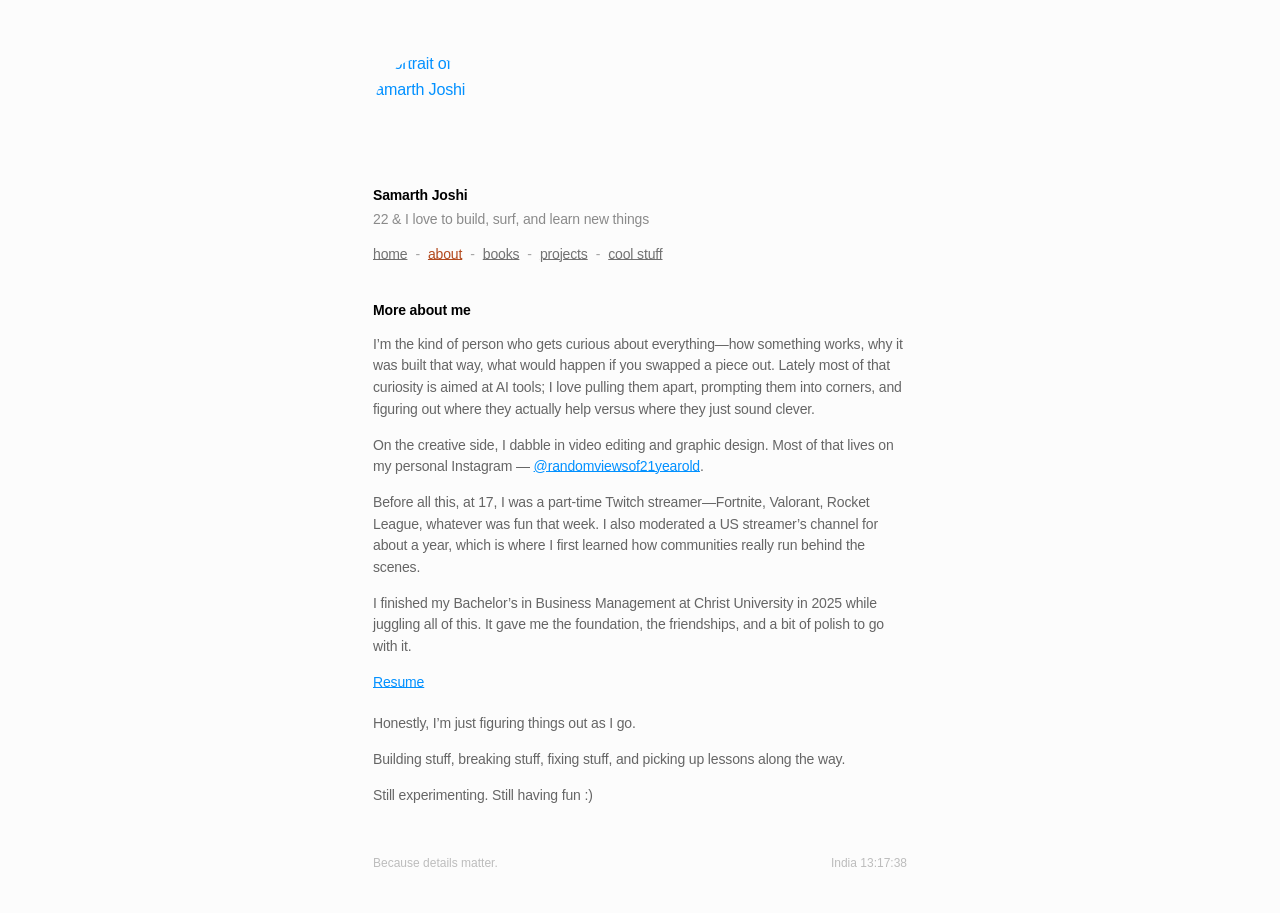
==== about.html @ 0b37d723 "Initial commit: portfolio site - index, about, books, projects, cool-stuff pages - shared styles.css" ====
<!DOCTYPE html>
<html lang="en">
<head>
  <meta charset="UTF-8">
  <meta name="viewport" content="width=device-width, initial-scale=1.0">
  <title>About · Samarth Joshi</title>
  <meta name="description" content="More about Samarth Joshi.">
  <link rel="icon" type="image/jpeg" href="assets/samarth.jpg">
  <link rel="apple-touch-icon" href="assets/samarth.jpg">
  <link rel="stylesheet" href="styles.css">
</head>
<body>
  <div class="main">
    <div class="content">
      <header class="header">
        <a class="avatar" href="index.html" aria-label="Home">
          <img src="assets/samarth.jpg" alt="Portrait of Samarth Joshi" onerror="this.onerror=null;this.src='assets/avatar.svg';">
        </a>
        <div>
          <h1>Samarth Joshi</h1>
          <p>22 &amp; I love to build, surf, and learn new things</p>
        </div>
      </header>

      <nav class="tabs" aria-label="Section navigation">
        <a href="index.html">home</a>
        <span class="sep">-</span>
        <a href="about.html" class="active">about</a>
        <span class="sep">-</span>
        <a href="books.html">books</a>
        <span class="sep">-</span>
        <a href="projects.html">projects</a>
        <span class="sep">-</span>
        <a href="cool-stuff.html">cool stuff</a>
      </nav>

      <section class="about">
        <h2>More about me</h2>
        <p>I&rsquo;m the kind of person who gets curious about everything&mdash;how something works, why it was built that way, what would happen if you swapped a piece out. Lately most of that curiosity is aimed at AI tools; I love pulling them apart, prompting them into corners, and figuring out where they actually help versus where they just sound clever.</p>
        <p>On the creative side, I dabble in video editing and graphic design. Most of that lives on my personal Instagram &mdash; <a href="https://www.instagram.com/randomviewsof21yearold?igsi=MXc3N21tY2IzOXdkMA%3D%3D&amp;utm_source=qr" target="_blank" rel="noopener">@randomviewsof21yearold</a>.</p>
        <p>Before all this, at 17, I was a part-time Twitch streamer&mdash;Fortnite, Valorant, Rocket League, whatever was fun that week. I also moderated a US streamer&rsquo;s channel for about a year, which is where I first learned how communities really run behind the scenes.</p>
        <p>I finished my Bachelor&rsquo;s in Business Management at Christ University in 2025 while juggling all of this. It gave me the foundation, the friendships, and a bit of polish to go with it.</p>

        <p class="resume-line"><a href="assets/samarth-resume.pdf" target="_blank" rel="noopener">Resume</a></p>

        <p>Honestly, I&rsquo;m just figuring things out as I go.</p>
        <p>Building stuff, breaking stuff, fixing stuff, and picking up lessons along the way.</p>
        <p>Still experimenting. Still having fun :)</p>
      </section>
    </div>

    <footer class="footer">
      <p>Because <span class="details">details<span class="tooltip">Like this one.</span></span> matter.</p>
      <p class="clock">India <span id="clock-time">00:00:00</span></p>
    </footer>
  </div>
  <script>
    (function () {
      var clockEl = document.getElementById('clock-time');
      var fmt = new Intl.DateTimeFormat('en-GB', {
        timeZone: 'Asia/Kolkata',
        hour: '2-digit', minute: '2-digit', second: '2-digit', hour12: false
      });
      function tick() { clockEl.textContent = fmt.format(new Date()); }
      tick();
      setInterval(tick, 1000);
    })();
  </script>
</body>
</html>
---- styles.css ----
:root {
  --ease-out: cubic-bezier(0.25, 1, 0.5, 1);
  --duration-fast: 150ms;
  --duration-instant: 120ms;
  --accent: #0391FF;
  --accent-hover: #4db4ff;
}

* {
  margin: 0;
  padding: 0;
  box-sizing: border-box;
}

body {
  background: #FCFCFC;
  font-family: -apple-system, BlinkMacSystemFont, 'SF Pro Text', 'SF Pro Display', 'Helvetica Neue', sans-serif;
  font-size: 14px;
  line-height: 21.7px;
  letter-spacing: -0.15px;
  color: rgba(0, 0, 0, 0.45);
  -webkit-font-smoothing: antialiased;
}

.main {
  max-width: 582px;
  min-height: 100vh;
  margin: 0 auto;
  padding: 57px 24px 40px;
  display: flex;
  flex-direction: column;
}

.content {
  display: flex;
  flex-direction: column;
  gap: 34px;
}

.header {
  display: flex;
  flex-direction: column;
  align-items: flex-start;
  gap: 16px;
}

.header > div {
  display: flex;
  flex-direction: column;
  gap: 2px;
}

.header .avatar {
  width: 112px;
  height: 112px;
  border-radius: 50%;
  overflow: hidden;
  display: block;
  flex-shrink: 0;
  text-decoration: none;
}

.header .avatar img {
  width: 100%;
  height: 100%;
  object-fit: cover;
  object-position: center 30%;
  display: block;
  transform: scale(1.15);
  transform-origin: center 30%;
  image-rendering: -webkit-optimize-contrast;
}

.header h1 {
  font-size: 14px;
  font-weight: 600;
  color: #000;
  line-height: 21.7px;
  letter-spacing: -0.15px;
}

.header p {
  color: rgba(0, 0, 0, 0.45);
}

.intro p {
  color: rgba(0, 0, 0, 0.6);
}

.intro p + p {
  padding-top: 14px;
}

a {
  color: var(--accent);
  text-decoration: underline;
  text-decoration-thickness: from-font;
  text-underline-position: from-font;
  transition: color var(--duration-instant) var(--ease-out);
}

a:hover {
  color: var(--accent-hover);
}

.work h2 {
  font-size: 14px;
  font-weight: 600;
  color: #000;
  line-height: 21.7px;
  letter-spacing: -0.15px;
  padding-bottom: 12px;
}

.work ul {
  list-style: none;
}

.work li {
  transition: opacity var(--duration-fast) var(--ease-out);
}

.work ul:has(a.row:hover) li {
  opacity: 0.3;
}

.work ul:has(a.row:hover) li:has(a.row:hover) {
  opacity: 1;
}

.work .row {
  display: flex;
  align-items: baseline;
  gap: 14px;
  padding: 11px 0;
  white-space: nowrap;
  text-decoration: none;
  color: inherit;
}

div.row {
  cursor: default;
}

.work li + li .row {
  border-top: 1px solid rgba(0, 0, 0, 0.08);
}

.work li:last-child .row {
  border-bottom: 1px solid rgba(0, 0, 0, 0.08);
}

.work .company {
  color: #000;
  flex-shrink: 0;
}

.work a.row:hover .company {
  text-decoration: underline;
  text-decoration-thickness: from-font;
  text-underline-position: from-font;
}

.work .role {
  color: rgba(0, 0, 0, 0.45);
  overflow: hidden;
  text-overflow: ellipsis;
}

.work .period {
  color: rgba(0, 0, 0, 0.25);
  margin-left: auto;
  flex-shrink: 0;
}

.footer {
  margin-top: auto;
  padding-top: 48px;
  display: flex;
  align-items: flex-start;
  justify-content: space-between;
}

.footer p {
  font-size: 12px;
  line-height: 18.6px;
  letter-spacing: 0;
  color: rgba(0, 0, 0, 0.25);
}

.footer .details {
  position: relative;
  cursor: default;
  transition: color var(--duration-instant) var(--ease-out);
}

.footer .details:hover {
  color: rgba(0, 0, 0, 0.45);
  text-decoration: underline;
  text-decoration-thickness: from-font;
  text-underline-position: from-font;
}

.footer .tooltip {
  position: absolute;
  bottom: calc(100% + 6px);
  left: 50%;
  transform: translateX(-50%) translateY(2px);
  background: #fff;
  border: 1px solid rgba(0, 0, 0, 0.08);
  border-radius: 6px;
  padding: 3px 8px;
  white-space: nowrap;
  font-size: 12px;
  line-height: 18.6px;
  color: rgba(0, 0, 0, 0.45);
  box-shadow: 0 2px 8px rgba(0, 0, 0, 0.04);
  transform-origin: center bottom;
  opacity: 0;
  pointer-events: none;
  transition: opacity var(--duration-fast) var(--ease-out), transform var(--duration-fast) var(--ease-out);
}

.footer .details:hover .tooltip {
  opacity: 1;
  transform: translateX(-50%) translateY(0);
}

.footer .clock {
  font-variant-numeric: tabular-nums;
}

/* Tabs */
.tabs {
  display: flex;
  align-items: center;
  gap: 8px;
  flex-wrap: wrap;
  font-size: 14px;
  line-height: 21.7px;
  letter-spacing: -0.15px;
  margin-top: -20px;
}

.tabs a {
  color: rgba(0, 0, 0, 0.55);
  text-decoration: underline;
  text-decoration-thickness: from-font;
  text-underline-position: from-font;
  transition: color var(--duration-instant) var(--ease-out);
}

.tabs a:hover {
  color: #000;
}

.tabs a.active {
  color: #B34A1F;
  font-weight: 500;
}

.tabs .sep {
  color: rgba(0, 0, 0, 0.35);
  user-select: none;
}

/* About */
.about h2 {
  font-size: 14px;
  font-weight: 600;
  color: #000;
  line-height: 21.7px;
  letter-spacing: -0.15px;
  padding-bottom: 12px;
}

.about p {
  color: rgba(0, 0, 0, 0.6);
}

.about p + p {
  padding-top: 14px;
}

.about .mini-h {
  font-size: 14px;
  font-weight: 600;
  color: #000;
  line-height: 21.7px;
  letter-spacing: -0.15px;
  margin-top: 24px;
  padding-bottom: 4px;
}

.about .mini-h + .resume-line {
  padding-top: 0;
}

.about .resume-line + p {
  padding-top: 20px;
}

/* Empty / placeholder pages */
.empty h2 {
  font-size: 14px;
  font-weight: 600;
  color: #000;
  line-height: 21.7px;
  letter-spacing: -0.15px;
  padding-bottom: 12px;
}

.empty p {
  color: rgba(0, 0, 0, 0.45);
}

/* Books page */
.books-page h2 {
  font-size: 14px;
  font-weight: 600;
  color: #000;
  line-height: 21.7px;
  letter-spacing: -0.15px;
  padding-bottom: 6px;
}

.books-page .lede {
  color: rgba(0, 0, 0, 0.45);
  padding-bottom: 28px;
}

.book-grid {
  display: grid;
  grid-template-columns: repeat(3, 1fr);
  gap: 32px 24px;
}

.book {
  display: flex;
  flex-direction: column;
  gap: 12px;
  margin: 0;
}

.book .cover {
  display: block;
  aspect-ratio: 2 / 3;
  background: #f2f0ec;
  border-radius: 3px;
  overflow: hidden;
  box-shadow:
    0 1px 2px rgba(0, 0, 0, 0.05),
    0 6px 18px rgba(0, 0, 0, 0.08);
  transition: transform var(--duration-fast) var(--ease-out);
}

.book:hover .cover {
  transform: translateY(-2px);
}

.book .cover img {
  width: 100%;
  height: 100%;
  object-fit: cover;
  display: block;
}

.book figcaption {
  display: flex;
  flex-direction: column;
  gap: 2px;
}

.book .title {
  color: #000;
  font-weight: 600;
  font-size: 14px;
  line-height: 20px;
  letter-spacing: -0.15px;
}

.book .author {
  color: rgba(0, 0, 0, 0.45);
  font-size: 13px;
}

.book .status {
  margin-top: 6px;
  font-size: 11px;
  line-height: 16px;
  letter-spacing: 0.4px;
  text-transform: uppercase;
  color: rgba(0, 0, 0, 0.55);
  align-self: flex-start;
  padding: 2px 8px;
  border-radius: 999px;
  background: rgba(0, 0, 0, 0.05);
}

.book .status-reading {
  color: #B34A1F;
  background: rgba(179, 74, 31, 0.08);
}

.book .status-next {
  color: #866300;
  background: rgba(184, 138, 6, 0.08);
}

.book .status-read {
  color: rgba(0, 0, 0, 0.5);
  background: rgba(0, 0, 0, 0.05);
}

@media (max-width: 520px) {
  .book-grid {
    grid-template-columns: repeat(2, 1fr);
  }
}

@media (prefers-reduced-motion: reduce) {
  *,
  *::before,
  *::after {
    transition-duration: 0.01ms !important;
    animation-duration: 0.01ms !important;
    animation-iteration-count: 1 !important;
    scroll-behavior: auto !important;
  }
}
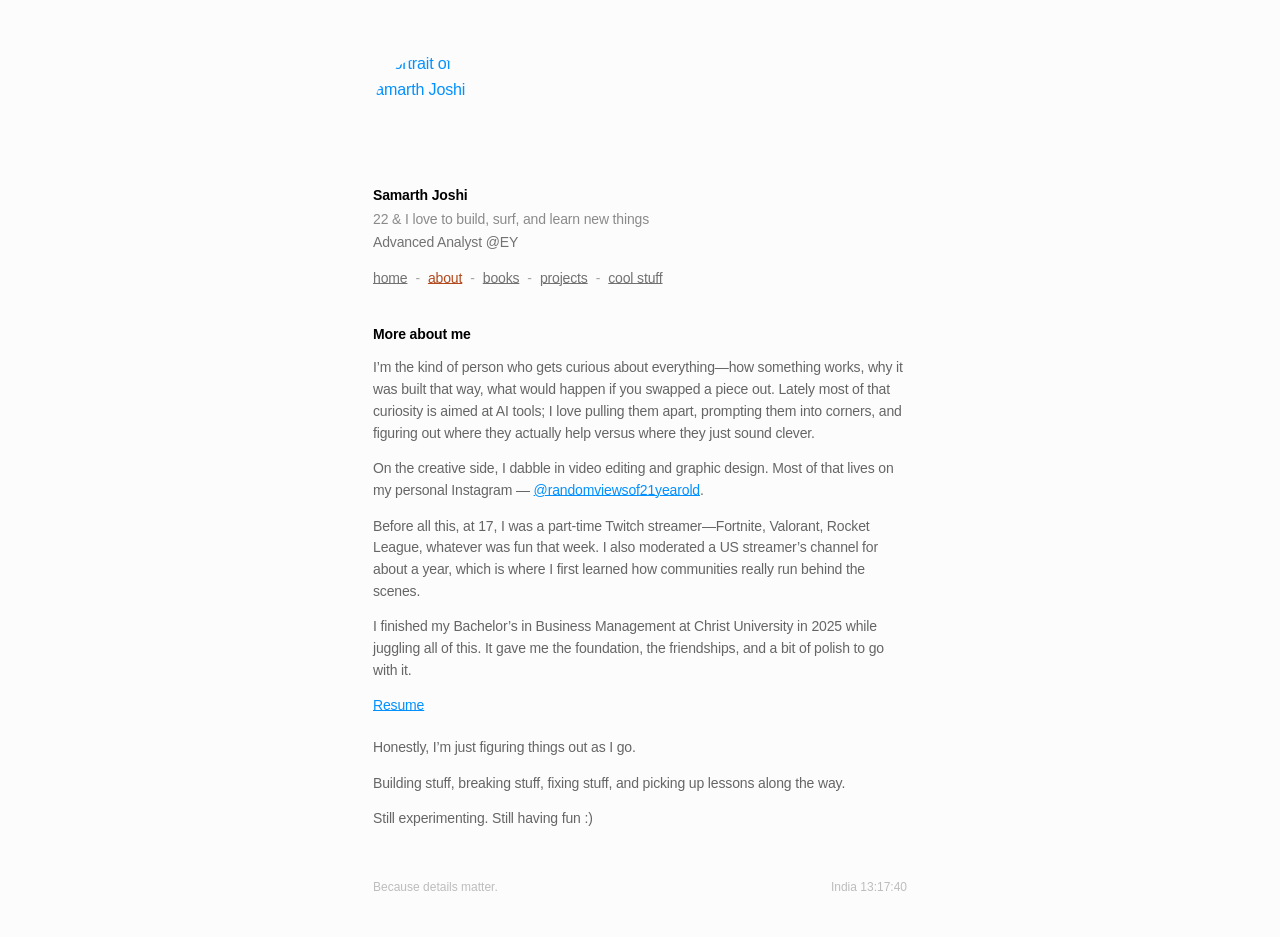
==== commit 7edadd61: "Add EY role line, Midnight Moonshot intro, new projects + Research paper - Add "Advanced Analyst @EY" ====
--- a/about.html
+++ b/about.html
@@ -19,6 +19,7 @@
         <div>
           <h1>Samarth Joshi</h1>
           <p>22 &amp; I love to build, surf, and learn new things</p>
+          <p class="role-line">Advanced Analyst @EY</p>
         </div>
       </header>
 
--- a/styles.css
+++ b/styles.css
@@ -83,6 +83,11 @@
   color: rgba(0, 0, 0, 0.45);
 }
 
+.header .role-line {
+  color: rgba(0, 0, 0, 0.55);
+  font-weight: 500;
+}
+
 .intro p {
   color: rgba(0, 0, 0, 0.6);
 }
@@ -103,6 +108,10 @@
   color: var(--accent-hover);
 }
 
+.work + .work {
+  padding-top: 34px;
+}
+
 .work h2 {
   font-size: 14px;
   font-weight: 600;
@@ -118,6 +127,7 @@
 
 .work li {
   transition: opacity var(--duration-fast) var(--ease-out);
+  padding: 11px 0;
 }
 
 .work ul:has(a.row:hover) li {
@@ -132,7 +142,6 @@
   display: flex;
   align-items: baseline;
   gap: 14px;
-  padding: 11px 0;
   white-space: nowrap;
   text-decoration: none;
   color: inherit;
@@ -142,11 +151,11 @@
   cursor: default;
 }
 
-.work li + li .row {
+.work li + li {
   border-top: 1px solid rgba(0, 0, 0, 0.08);
 }
 
-.work li:last-child .row {
+.work li:last-child {
   border-bottom: 1px solid rgba(0, 0, 0, 0.08);
 }
 
@@ -171,6 +180,18 @@
   color: rgba(0, 0, 0, 0.25);
   margin-left: auto;
   flex-shrink: 0;
+}
+
+.work .proj-desc {
+  color: rgba(0, 0, 0, 0.55);
+  padding-top: 6px;
+  font-size: 13px;
+  line-height: 20px;
+  white-space: normal;
+}
+
+.work .proj-desc + .proj-desc {
+  padding-top: 4px;
 }
 
 .footer {
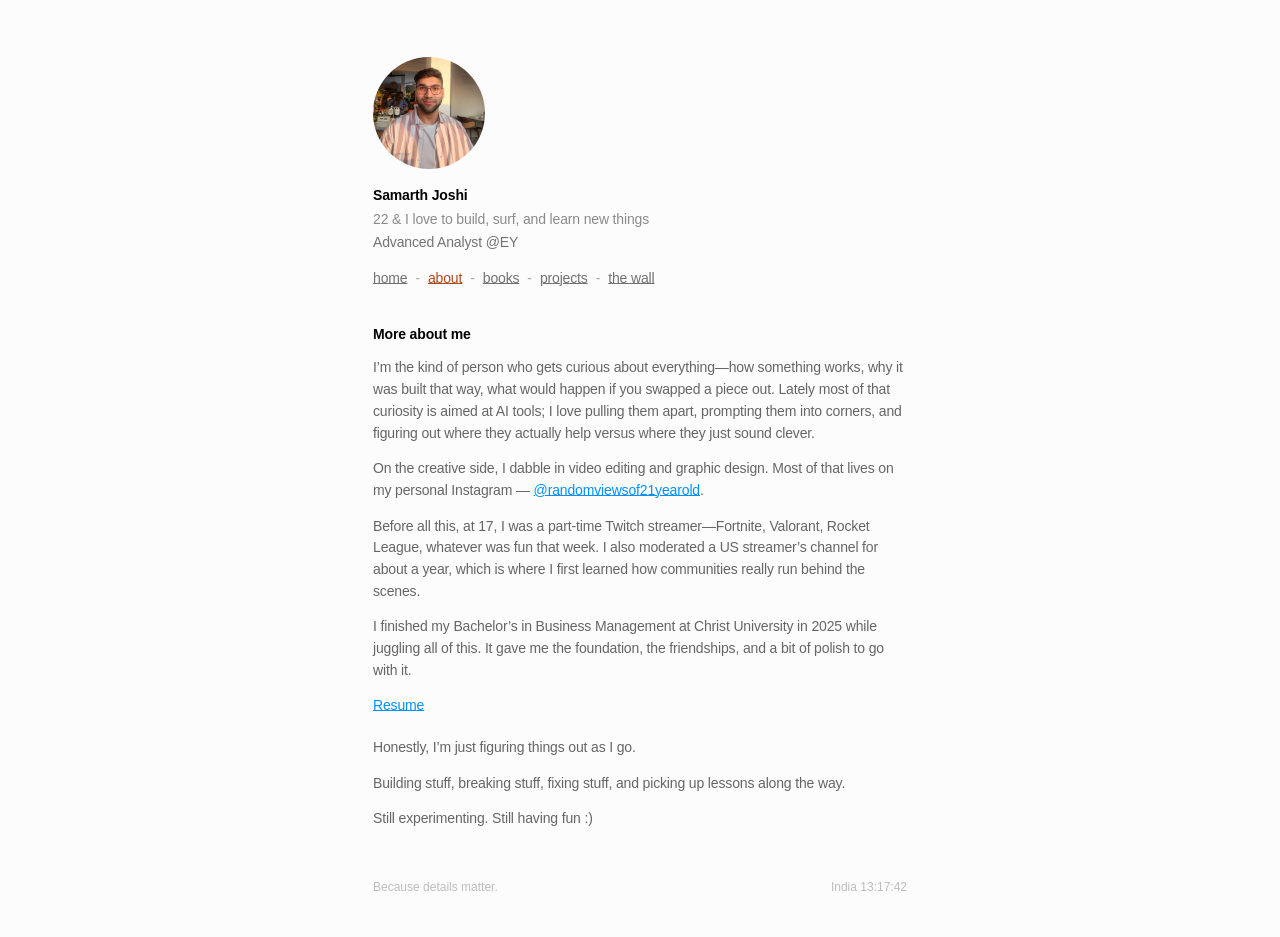
==== commit 939f67c9: "Redesign cool-stuff as "the wall" — didntwork.club-inspired - Rename tab label everywhere: "cool stu" ====
--- a/about.html
+++ b/about.html
@@ -32,7 +32,7 @@
         <span class="sep">-</span>
         <a href="projects.html">projects</a>
         <span class="sep">-</span>
-        <a href="cool-stuff.html">cool stuff</a>
+        <a href="cool-stuff.html">the wall</a>
       </nav>
 
       <section class="about">
--- a/styles.css
+++ b/styles.css
@@ -109,7 +109,7 @@
 }
 
 .work + .work {
-  padding-top: 34px;
+  margin-top: -18px;
 }
 
 .work h2 {
@@ -335,6 +335,110 @@
   color: rgba(0, 0, 0, 0.45);
 }
 
+/* Cool stuff feed */
+.cool h2 {
+  font-size: 14px;
+  font-weight: 600;
+  color: #000;
+  line-height: 21.7px;
+  letter-spacing: -0.15px;
+  padding-bottom: 6px;
+}
+
+.cool .lede {
+  color: rgba(0, 0, 0, 0.45);
+  padding-bottom: 24px;
+}
+
+.cool .post {
+  padding-top: 20px;
+  padding-bottom: 24px;
+  border-top: 1px solid rgba(0, 0, 0, 0.08);
+}
+
+.cool .post:last-child {
+  border-bottom: 1px solid rgba(0, 0, 0, 0.08);
+}
+
+.cool .post-head {
+  display: flex;
+  align-items: baseline;
+  justify-content: space-between;
+  gap: 12px;
+  padding-bottom: 10px;
+}
+
+.cool .post-head h3 {
+  font-size: 14px;
+  font-weight: 600;
+  color: #000;
+  line-height: 21.7px;
+  letter-spacing: -0.15px;
+}
+
+.cool .post-head time {
+  font-size: 12px;
+  color: rgba(0, 0, 0, 0.35);
+  font-variant-numeric: tabular-nums;
+  flex-shrink: 0;
+}
+
+.cool .post-body p {
+  color: rgba(0, 0, 0, 0.6);
+}
+
+.cool .post-body p + p {
+  padding-top: 8px;
+}
+
+.cool .post-media {
+  margin-top: 18px;
+  display: grid;
+  grid-template-columns: repeat(2, 1fr);
+  gap: 10px;
+}
+
+.cool .post-media figure {
+  margin: 0;
+  border-radius: 8px;
+  overflow: hidden;
+  background: #f2f0ec;
+  aspect-ratio: 4 / 5;
+  box-shadow:
+    0 1px 2px rgba(0, 0, 0, 0.04),
+    0 6px 18px rgba(0, 0, 0, 0.06);
+}
+
+.cool .post-media img,
+.cool .post-media video {
+  width: 100%;
+  height: 100%;
+  object-fit: cover;
+  display: block;
+}
+
+.cool .post-media .post-video {
+  grid-column: 1 / -1;
+  aspect-ratio: 16 / 9;
+  background: #000;
+}
+
+.cool .post-media .post-video video {
+  object-fit: contain;
+  background: #000;
+}
+
+.cool .post-media:not(:has(.post-video)) figure:nth-child(3):last-child {
+  grid-column: 1 / -1;
+  aspect-ratio: 16 / 10;
+}
+
+@media (max-width: 520px) {
+  .cool .post-media {
+    grid-template-columns: 1fr;
+  }
+}
+
 /* Books page */
 .books-page h2 {
   font-size: 14px;
@@ -449,3 +553,366 @@
     scroll-behavior: auto !important;
   }
 }
+
+/* =========================
+   The wall (cool-stuff page)
+   ========================= */
+
+:root {
+  --wall-cream: #f5eee0;
+  --wall-ink: #2b1a20;
+  --wall-ink-soft: #6d5a5f;
+  --wall-outline: #2b1a20;
+  --wall-pink: #f8c8d5;
+  --wall-yellow: #f5c445;
+  --wall-teal: #b8ecd8;
+  --wall-peach: #fce6c9;
+  --wall-green: #2e6a55;
+  --wall-cream-card: #fffbf0;
+  --wall-hot: #e13f7a;
+}
+
+body.cool-page {
+  background: var(--wall-cream);
+  color: var(--wall-ink);
+  background-image:
+    radial-gradient(rgba(43, 26, 32, 0.06) 1px, transparent 1px);
+  background-size: 22px 22px;
+}
+
+body.cool-page .main {
+  max-width: 960px;
+}
+
+body.cool-page .header h1,
+body.cool-page .header p,
+body.cool-page .header .role-line,
+body.cool-page .tabs a,
+body.cool-page .tabs .sep,
+body.cool-page .footer p {
+  color: var(--wall-ink);
+}
+
+body.cool-page .header p {
+  color: rgba(43, 26, 32, 0.6);
+}
+
+body.cool-page .header .role-line {
+  color: rgba(43, 26, 32, 0.7);
+}
+
+body.cool-page .tabs a {
+  color: rgba(43, 26, 32, 0.65);
+}
+
+body.cool-page .tabs a:hover {
+  color: var(--wall-ink);
+}
+
+body.cool-page .tabs a.active {
+  color: var(--wall-hot);
+}
+
+body.cool-page .footer p {
+  color: rgba(43, 26, 32, 0.5);
+}
+
+.wall {
+  padding-top: 8px;
+}
+
+.wall-hero {
+  position: relative;
+  text-align: center;
+  padding: 40px 0 24px;
+}
+
+.wall-title {
+  font-family: 'Bagel Fat One', 'Fraunces', ui-serif, serif;
+  font-weight: 400;
+  font-size: clamp(64px, 12vw, 128px);
+  line-height: 0.92;
+  letter-spacing: -0.02em;
+  color: var(--wall-ink);
+  text-shadow: 4px 4px 0 rgba(43, 26, 32, 0.08);
+}
+
+.wall-lede {
+  max-width: 480px;
+  margin: 14px auto 0;
+  color: var(--wall-ink-soft);
+  font-size: 15px;
+  line-height: 1.55;
+}
+
+.wall-sparkle {
+  position: absolute;
+  font-size: 20px;
+  color: var(--wall-ink);
+  opacity: 0.55;
+  pointer-events: none;
+}
+
+.wall-sparkle-a { top: 24px; left: 8%; font-size: 24px; }
+.wall-sparkle-b { top: 12%; right: 6%; font-size: 18px; }
+.wall-sparkle-c { bottom: 24px; left: 12%; font-size: 16px; }
+
+.sticker {
+  position: absolute;
+  padding: 6px 12px;
+  font-family: 'Bagel Fat One', system-ui, sans-serif;
+  font-weight: 400;
+  font-size: 12px;
+  letter-spacing: 0.02em;
+  color: var(--wall-ink);
+  background: #fff;
+  border: 2px solid var(--wall-outline);
+  border-radius: 999px;
+  box-shadow: 3px 3px 0 rgba(43, 26, 32, 0.15);
+  white-space: nowrap;
+}
+
+.sticker-a { top: 4px; left: 6%; background: var(--wall-peach); transform: rotate(-6deg); }
+.sticker-b { top: 40px; right: 8%; background: var(--wall-teal); transform: rotate(5deg); }
+.sticker-c { bottom: 12px; right: 14%; background: var(--wall-pink); transform: rotate(-3deg); }
+
+@media (max-width: 640px) {
+  .sticker-b { top: 8px; right: 4%; }
+  .sticker-c { display: none; }
+}
+
+.wall-marquee {
+  margin: 28px -24px 24px;
+  padding: 12px 0;
+  background: var(--wall-yellow);
+  border-top: 2px solid var(--wall-outline);
+  border-bottom: 2px solid var(--wall-outline);
+  overflow: hidden;
+  transform: rotate(-1.2deg);
+}
+
+.wall-marquee-track {
+  display: flex;
+  gap: 0;
+  white-space: nowrap;
+  animation: wall-marquee 28s linear infinite;
+  font-family: 'Bagel Fat One', system-ui, sans-serif;
+  font-size: 20px;
+  color: var(--wall-ink);
+  text-transform: uppercase;
+  letter-spacing: 0.04em;
+}
+
+.wall-marquee-track span {
+  flex-shrink: 0;
+  padding-right: 8px;
+}
+
+@keyframes wall-marquee {
+  from { transform: translateX(0); }
+  to   { transform: translateX(-50%); }
+}
+
+.wall-count-wrap {
+  display: flex;
+  justify-content: center;
+  padding: 8px 0 24px;
+}
+
+.wall-count {
+  padding: 6px 16px;
+  background: #fff;
+  border: 2px solid var(--wall-outline);
+  border-radius: 999px;
+  font-family: 'Bagel Fat One', system-ui, sans-serif;
+  font-size: 13px;
+  color: var(--wall-ink);
+}
+
+.wall-grid {
+  column-gap: 20px;
+  column-count: 1;
+}
+
+@media (min-width: 640px) {
+  .wall-grid { column-count: 2; }
+}
+
+@media (min-width: 900px) {
+  .wall-grid { column-count: 3; }
+}
+
+.wall-card {
+  break-inside: avoid;
+  position: relative;
+  margin: 18px 0;
+  padding: 22px 20px 18px;
+  border: 2px solid var(--wall-outline);
+  border-radius: 18px;
+  box-shadow: 4px 5px 0 rgba(43, 26, 32, 0.16);
+  color: var(--wall-ink);
+  transition: transform 180ms cubic-bezier(0.25, 1, 0.5, 1), box-shadow 180ms cubic-bezier(0.25, 1, 0.5, 1);
+}
+
+.wall-card:hover {
+  transform: translate(-1px, -3px) rotate(-0.4deg);
+  box-shadow: 6px 8px 0 rgba(43, 26, 32, 0.2);
+}
+
+.wall-card--pink   { background: var(--wall-pink); }
+.wall-card--yellow { background: var(--wall-yellow); }
+.wall-card--teal   { background: var(--wall-teal); }
+.wall-card--peach  { background: var(--wall-peach); }
+.wall-card--cream  { background: var(--wall-cream-card); }
+.wall-card--green  { background: var(--wall-green); color: #f5efe0; }
+
+.wall-card--green .wall-card-eyebrow,
+.wall-card--green p { color: #f5efe0; }
+
+.wall-card-date {
+  position: absolute;
+  top: -12px;
+  left: 16px;
+  padding: 4px 12px;
+  background: var(--wall-cream-card);
+  border: 2px solid var(--wall-outline);
+  border-radius: 999px;
+  font-family: 'Bagel Fat One', system-ui, sans-serif;
+  font-size: 11px;
+  letter-spacing: 0.04em;
+  color: var(--wall-ink);
+  z-index: 2;
+}
+
+.wall-card-num {
+  position: absolute;
+  top: -14px;
+  right: 14px;
+  width: 34px;
+  height: 34px;
+  display: grid;
+  place-items: center;
+  background: var(--wall-cream-card);
+  border: 2px solid var(--wall-outline);
+  border-radius: 50%;
+  font-family: 'Bagel Fat One', system-ui, sans-serif;
+  font-size: 12px;
+  color: var(--wall-ink);
+  z-index: 2;
+}
+
+.wall-card-eyebrow {
+  font-size: 12px;
+  color: rgba(43, 26, 32, 0.6);
+  letter-spacing: 0.02em;
+  padding-top: 6px;
+}
+
+.wall-card h3 {
+  font-family: 'Bagel Fat One', 'Fraunces', ui-serif, serif;
+  font-weight: 400;
+  font-size: 22px;
+  line-height: 1.1;
+  color: inherit;
+  padding: 4px 0 12px;
+  letter-spacing: -0.005em;
+}
+
+.wall-card p {
+  font-size: 14px;
+  line-height: 1.55;
+  color: rgba(43, 26, 32, 0.82);
+}
+
+.wall-card p a {
+  color: var(--wall-hot);
+  text-decoration: underline;
+  text-decoration-thickness: 1.5px;
+  text-underline-offset: 2px;
+}
+
+.wall-card--green p a { color: #f7c3d4; }
+
+.wall-card p a:hover { opacity: 0.85; }
+
+.wall-card-imgs {
+  display: grid;
+  grid-template-columns: 1fr 1fr;
+  gap: 6px;
+  margin-top: 14px;
+}
+
+.wall-card-imgs img {
+  width: 100%;
+  aspect-ratio: 1 / 1;
+  object-fit: cover;
+  display: block;
+  border: 2px solid var(--wall-outline);
+  border-radius: 8px;
+  background: var(--wall-cream-card);
+}
+
+.wall-card-imgs img:nth-child(3):last-child {
+  grid-column: 1 / -1;
+  aspect-ratio: 16 / 10;
+}
+
+.wall-card-imgs--2 {
+  grid-template-columns: 1fr 1fr;
+}
+
+.wall-card-imgs--2 img {
+  aspect-ratio: 4 / 3;
+}
+
+.wall-dashed {
+  border: none;
+  border-top: 2px dashed rgba(43, 26, 32, 0.35);
+  margin: 14px 0 12px;
+}
+
+.wall-card--green .wall-dashed {
+  border-top-color: rgba(245, 239, 224, 0.4);
+}
+
+.wall-card-foot {
+  display: flex;
+  justify-content: flex-end;
+}
+
+.wall-card-foot .handle {
+  padding: 4px 12px;
+  background: var(--wall-cream-card);
+  border: 2px solid var(--wall-outline);
+  border-radius: 999px;
+  font-family: 'Bagel Fat One', system-ui, sans-serif;
+  font-size: 11px;
+  color: var(--wall-ink);
+  text-decoration: none;
+  letter-spacing: 0.02em;
+  transition: transform 150ms cubic-bezier(0.25, 1, 0.5, 1);
+}
+
+.wall-card-foot .handle:hover {
+  transform: translate(-1px, -1px);
+  box-shadow: 2px 2px 0 rgba(43, 26, 32, 0.2);
+}
+
+.wall-outro {
+  text-align: center;
+  margin: 34px 0 8px;
+  color: var(--wall-ink-soft);
+  font-size: 14px;
+}
+
+.wall-outro a {
+  color: var(--wall-hot);
+  text-decoration: underline;
+  text-decoration-thickness: 1.5px;
+  text-underline-offset: 2px;
+}
+
+@media (prefers-reduced-motion: reduce) {
+  .wall-marquee-track { animation: none; }
+  .wall-card:hover { transform: none; }
+}
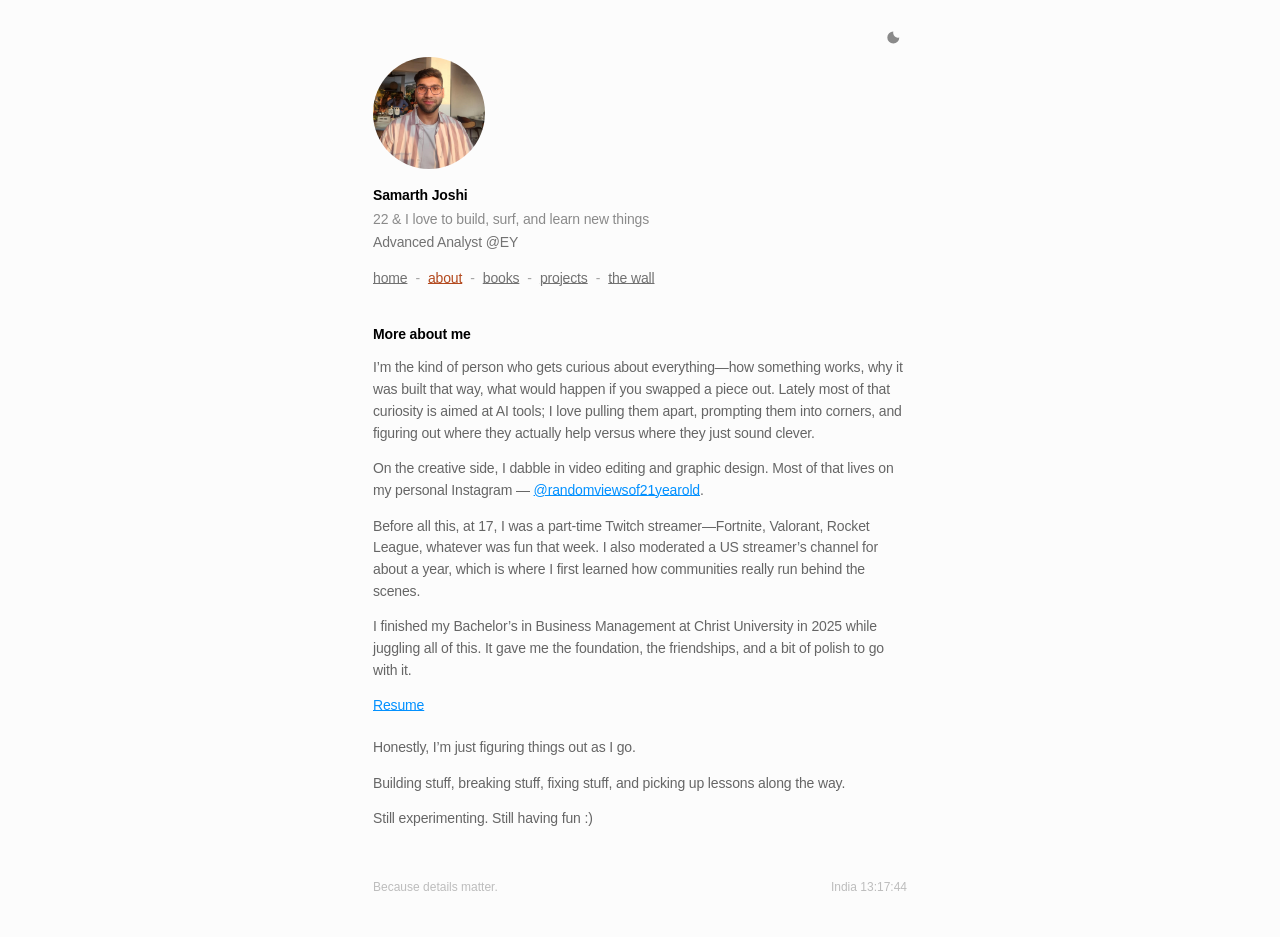
==== commit f8457ddd: "Add dark-mode toggle site-wide and a lede on Projects - New assets/theme.js: reads a saved preferenc" ====
--- a/about.html
+++ b/about.html
@@ -8,9 +8,14 @@
   <link rel="icon" type="image/jpeg" href="assets/samarth.jpg">
   <link rel="apple-touch-icon" href="assets/samarth.jpg">
   <link rel="stylesheet" href="styles.css">
+  <script src="assets/theme.js"></script>
 </head>
 <body>
   <div class="main">
+    <button class="theme-toggle" type="button" aria-label="Toggle color theme">
+      <svg class="theme-icon-moon" width="16" height="16" viewBox="0 0 16 16" aria-hidden="true"><path d="M12.3 9.6a5 5 0 0 1-6-6 6 6 0 1 0 6 6z" fill="currentColor"/></svg>
+      <svg class="theme-icon-sun" width="16" height="16" viewBox="0 0 16 16" aria-hidden="true"><circle cx="8" cy="8" r="3" fill="currentColor"/><g stroke="currentColor" stroke-width="1.4" stroke-linecap="round"><line x1="8" y1="1.8" x2="8" y2="3.2"/><line x1="8" y1="12.8" x2="8" y2="14.2"/><line x1="1.8" y1="8" x2="3.2" y2="8"/><line x1="12.8" y1="8" x2="14.2" y2="8"/><line x1="3.5" y1="3.5" x2="4.5" y2="4.5"/><line x1="11.5" y1="11.5" x2="12.5" y2="12.5"/><line x1="3.5" y1="12.5" x2="4.5" y2="11.5"/><line x1="11.5" y1="4.5" x2="12.5" y2="3.5"/></g></svg>
+    </button>
     <div class="content">
       <header class="header">
         <a class="avatar" href="index.html" aria-label="Home">
--- a/styles.css
+++ b/styles.css
@@ -29,7 +29,37 @@
   padding: 57px 24px 40px;
   display: flex;
   flex-direction: column;
-}
+  position: relative;
+}
+
+/* Theme toggle */
+.theme-toggle {
+  position: absolute;
+  top: 20px;
+  right: 20px;
+  padding: 8px;
+  background: transparent;
+  border: none;
+  cursor: pointer;
+  color: rgba(0, 0, 0, 0.45);
+  display: inline-flex;
+  align-items: center;
+  justify-content: center;
+  border-radius: 8px;
+  transition: color var(--duration-instant) var(--ease-out), background var(--duration-instant) var(--ease-out);
+  z-index: 5;
+}
+
+.theme-toggle:hover {
+  color: rgba(0, 0, 0, 0.85);
+  background: rgba(0, 0, 0, 0.04);
+}
+
+.theme-toggle svg { display: block; }
+.theme-toggle .theme-icon-sun { display: none; }
+
+:root[data-theme="dark"] .theme-toggle .theme-icon-moon { display: none; }
+:root[data-theme="dark"] .theme-toggle .theme-icon-sun { display: block; }
 
 .content {
   display: flex;
@@ -118,7 +148,12 @@
   color: #000;
   line-height: 21.7px;
   letter-spacing: -0.15px;
-  padding-bottom: 12px;
+  padding-bottom: 6px;
+}
+
+.work .lede {
+  color: rgba(0, 0, 0, 0.5);
+  padding-bottom: 18px;
 }
 
 .work ul {
@@ -769,6 +804,244 @@
 .wall-card--green .wall-card-eyebrow,
 .wall-card--green p { color: #f5efe0; }
 
+/* Featured build card (AFTERHOURS) — full-width in the grid, Midnight Moonshot palette */
+body.cool-page .wall-card--feature {
+  column-span: all;
+  display: block;
+  text-decoration: none;
+  color: #f5f0e2;
+  background:
+    radial-gradient(ellipse 90% 55% at 50% 108%, rgba(74, 222, 128, 0.42) 0%, rgba(74, 222, 128, 0.12) 40%, transparent 62%),
+    radial-gradient(circle at 16% 18%, rgba(74, 222, 128, 0.08), transparent 42%),
+    linear-gradient(180deg, #05050a 0%, #070a08 100%);
+  padding: 38px 30px 30px;
+  box-shadow: 6px 8px 0 rgba(43, 26, 32, 0.26);
+  position: relative;
+  overflow: hidden;
+  min-height: 320px;
+}
+
+body.cool-page .wall-card--feature:hover { color: #f5f0e2; }
+
+body.cool-page .wall-card--feature::before,
+body.cool-page .wall-card--feature::after {
+  content: "\2726";
+  position: absolute;
+  color: #4ade80;
+  opacity: 0.55;
+  pointer-events: none;
+}
+
+body.cool-page .wall-card--feature::before { top: 60px; right: 22px; font-size: 14px; }
+body.cool-page .wall-card--feature::after  { bottom: 110px; left: 18px; font-size: 11px; }
+
+body.cool-page .wall-card--feature .wall-card-num {
+  background: #4ade80;
+  color: #05050a;
+  font-size: 18px;
+  width: 40px;
+  height: 40px;
+}
+
+body.cool-page .wall-card--feature .wall-card-eyebrow {
+  color: rgba(245, 240, 226, 0.65);
+  padding-top: 8px;
+  font-size: 13px;
+  letter-spacing: 0.04em;
+  text-transform: uppercase;
+}
+
+body.cool-page .wall-card--feature h3 {
+  color: #ffffff;
+  font-family: 'Bagel Fat One', system-ui, sans-serif;
+  font-size: clamp(40px, 6vw, 68px);
+  line-height: 0.94;
+  letter-spacing: -0.02em;
+  padding: 6px 0 12px;
+  text-shadow: 3px 4px 0 rgba(0, 0, 0, 0.4);
+}
+
+body.cool-page .wall-card--feature .wall-card-tagline {
+  font-family: 'Fraunces', ui-serif, serif;
+  font-style: italic;
+  font-weight: 700;
+  font-size: clamp(20px, 2.6vw, 28px);
+  line-height: 1.25;
+  color: #4ade80;
+  padding-bottom: 14px;
+  max-width: 640px;
+}
+
+body.cool-page .wall-card--feature p {
+  color: rgba(245, 240, 226, 0.9);
+  font-size: 15px;
+  line-height: 1.6;
+  max-width: 640px;
+}
+
+body.cool-page .wall-card--feature .wall-mention {
+  color: #4ade80;
+  font-weight: 600;
+}
+
+body.cool-page .wall-card--feature .wall-card-imgs {
+  grid-template-columns: repeat(4, 1fr);
+  gap: 8px;
+  margin-top: 20px;
+}
+
+body.cool-page .wall-card--feature .wall-card-imgs img {
+  border-color: rgba(245, 240, 226, 0.9);
+  background: #0a0d0b;
+  aspect-ratio: 1 / 1;
+}
+
+body.cool-page .wall-card--feature .wall-dashed {
+  border-top-color: rgba(245, 240, 226, 0.25);
+  margin-top: 18px;
+}
+
+body.cool-page .wall-card--feature .wall-card-foot .handle {
+  background: #4ade80;
+  color: #05050a;
+  font-size: 13px;
+  padding: 8px 16px;
+  box-shadow: 2px 2px 0 rgba(43, 26, 32, 0.3);
+}
+
+body.cool-page .wall-card--feature:hover .handle {
+  transform: translate(-1px, -2px);
+  box-shadow: 4px 4px 0 rgba(43, 26, 32, 0.35);
+}
+
+@media (max-width: 640px) {
+  body.cool-page .wall-card--feature { padding: 32px 22px 24px; }
+  body.cool-page .wall-card--feature .wall-card-imgs {
+    grid-template-columns: 1fr 1fr;
+  }
+}
+
+/* =========================
+   Dark mode
+   ========================= */
+
+:root[data-theme="dark"] body {
+  background: #0e0e10;
+  color: rgba(245, 240, 226, 0.6);
+}
+
+:root[data-theme="dark"] .header h1 { color: #f5f0e2; }
+:root[data-theme="dark"] .header p { color: rgba(245, 240, 226, 0.55); }
+:root[data-theme="dark"] .header .role-line { color: rgba(245, 240, 226, 0.7); }
+
+:root[data-theme="dark"] .tabs a { color: rgba(245, 240, 226, 0.55); }
+:root[data-theme="dark"] .tabs a:hover { color: #f5f0e2; }
+:root[data-theme="dark"] .tabs a.active { color: #ff9558; }
+:root[data-theme="dark"] .tabs .sep { color: rgba(245, 240, 226, 0.3); }
+
+:root[data-theme="dark"] .intro p { color: rgba(245, 240, 226, 0.75); }
+
+:root[data-theme="dark"] a { color: #74baff; }
+:root[data-theme="dark"] a:hover { color: #a7d3ff; }
+
+:root[data-theme="dark"] .work h2 { color: #f5f0e2; }
+:root[data-theme="dark"] .work .lede { color: rgba(245, 240, 226, 0.55); }
+:root[data-theme="dark"] .work .company { color: #f5f0e2; }
+:root[data-theme="dark"] .work .role { color: rgba(245, 240, 226, 0.55); }
+:root[data-theme="dark"] .work .period { color: rgba(245, 240, 226, 0.35); }
+:root[data-theme="dark"] .work li + li { border-top-color: rgba(245, 240, 226, 0.1); }
+:root[data-theme="dark"] .work li:last-child { border-bottom-color: rgba(245, 240, 226, 0.1); }
+:root[data-theme="dark"] .work .row-desc,
+:root[data-theme="dark"] .work .proj-desc { color: rgba(245, 240, 226, 0.55); }
+
+:root[data-theme="dark"] .about h2 { color: #f5f0e2; }
+:root[data-theme="dark"] .about p { color: rgba(245, 240, 226, 0.75); }
+:root[data-theme="dark"] .about .mini-h { color: #f5f0e2; }
+
+:root[data-theme="dark"] .empty h2 { color: #f5f0e2; }
+:root[data-theme="dark"] .empty p { color: rgba(245, 240, 226, 0.6); }
+
+:root[data-theme="dark"] .books-page h2 { color: #f5f0e2; }
+:root[data-theme="dark"] .books-page .lede { color: rgba(245, 240, 226, 0.55); }
+:root[data-theme="dark"] .book .cover {
+  background: #1c1c1f;
+  box-shadow: 0 1px 2px rgba(0, 0, 0, 0.5), 0 6px 18px rgba(0, 0, 0, 0.4);
+}
+:root[data-theme="dark"] .book .title { color: #f5f0e2; }
+:root[data-theme="dark"] .book .author { color: rgba(245, 240, 226, 0.55); }
+:root[data-theme="dark"] .book .status {
+  color: rgba(245, 240, 226, 0.6);
+  background: rgba(245, 240, 226, 0.08);
+}
+:root[data-theme="dark"] .book .status-reading {
+  color: #ff9558;
+  background: rgba(255, 149, 88, 0.14);
+}
+:root[data-theme="dark"] .book .status-next {
+  color: #f5c445;
+  background: rgba(245, 196, 69, 0.14);
+}
+:root[data-theme="dark"] .book .status-read {
+  color: rgba(245, 240, 226, 0.5);
+  background: rgba(245, 240, 226, 0.06);
+}
+
+:root[data-theme="dark"] .footer p { color: rgba(245, 240, 226, 0.35); }
+:root[data-theme="dark"] .footer .details:hover { color: rgba(245, 240, 226, 0.55); }
+:root[data-theme="dark"] .footer .tooltip {
+  background: #1c1c1f;
+  border-color: rgba(245, 240, 226, 0.12);
+  color: rgba(245, 240, 226, 0.55);
+  box-shadow: 0 2px 8px rgba(0, 0, 0, 0.4);
+}
+
+:root[data-theme="dark"] .theme-toggle { color: rgba(245, 240, 226, 0.55); }
+:root[data-theme="dark"] .theme-toggle:hover {
+  color: #f5f0e2;
+  background: rgba(245, 240, 226, 0.06);
+}
+
+/* Wall page in dark mode: deepen background, keep the sticker cards popping */
+:root[data-theme="dark"] body.cool-page {
+  background: #0a0a0c;
+  color: rgba(245, 240, 226, 0.65);
+  background-image: radial-gradient(rgba(245, 240, 226, 0.04) 1px, transparent 1px);
+}
+:root[data-theme="dark"] body.cool-page .header h1 { color: #f5f0e2; }
+:root[data-theme="dark"] body.cool-page .header p { color: rgba(245, 240, 226, 0.55); }
+:root[data-theme="dark"] body.cool-page .header .role-line { color: rgba(245, 240, 226, 0.7); }
+:root[data-theme="dark"] body.cool-page .tabs a { color: rgba(245, 240, 226, 0.55); }
+:root[data-theme="dark"] body.cool-page .tabs a:hover { color: #f5f0e2; }
+:root[data-theme="dark"] body.cool-page .tabs a.active { color: #ff9558; }
+:root[data-theme="dark"] body.cool-page .tabs .sep { color: rgba(245, 240, 226, 0.3); }
+:root[data-theme="dark"] body.cool-page .footer p { color: rgba(245, 240, 226, 0.4); }
+:root[data-theme="dark"] body.cool-page .theme-toggle { color: rgba(245, 240, 226, 0.55); }
+
+:root[data-theme="dark"] .wall-title {
+  color: #f5f0e2;
+  text-shadow: 4px 4px 0 rgba(245, 240, 226, 0.06);
+}
+:root[data-theme="dark"] .wall-lede { color: rgba(245, 240, 226, 0.6); }
+:root[data-theme="dark"] .wall-sparkle { color: rgba(245, 240, 226, 0.5); }
+:root[data-theme="dark"] .wall-count {
+  background: #1a1a1e;
+  color: #f5f0e2;
+  border-color: rgba(245, 240, 226, 0.35);
+}
+:root[data-theme="dark"] .wall-outro { color: rgba(245, 240, 226, 0.55); }
+
+:root[data-theme="dark"] .wall-card {
+  border-color: rgba(245, 240, 226, 0.35);
+  box-shadow: 4px 5px 0 rgba(0, 0, 0, 0.45);
+}
+:root[data-theme="dark"] .wall-card:hover {
+  box-shadow: 6px 8px 0 rgba(0, 0, 0, 0.55);
+}
+:root[data-theme="dark"] .wall-card-num,
+:root[data-theme="dark"] .wall-card-foot .handle {
+  border-color: rgba(245, 240, 226, 0.35);
+}
+
 .wall-card-date {
   position: absolute;
   top: -12px;
@@ -865,6 +1138,14 @@
   aspect-ratio: 4 / 3;
 }
 
+.wall-card-imgs--4 {
+  grid-template-columns: 1fr 1fr;
+}
+
+.wall-card-imgs--4 img {
+  aspect-ratio: 1 / 1;
+}
+
 .wall-dashed {
   border: none;
   border-top: 2px dashed rgba(43, 26, 32, 0.35);
